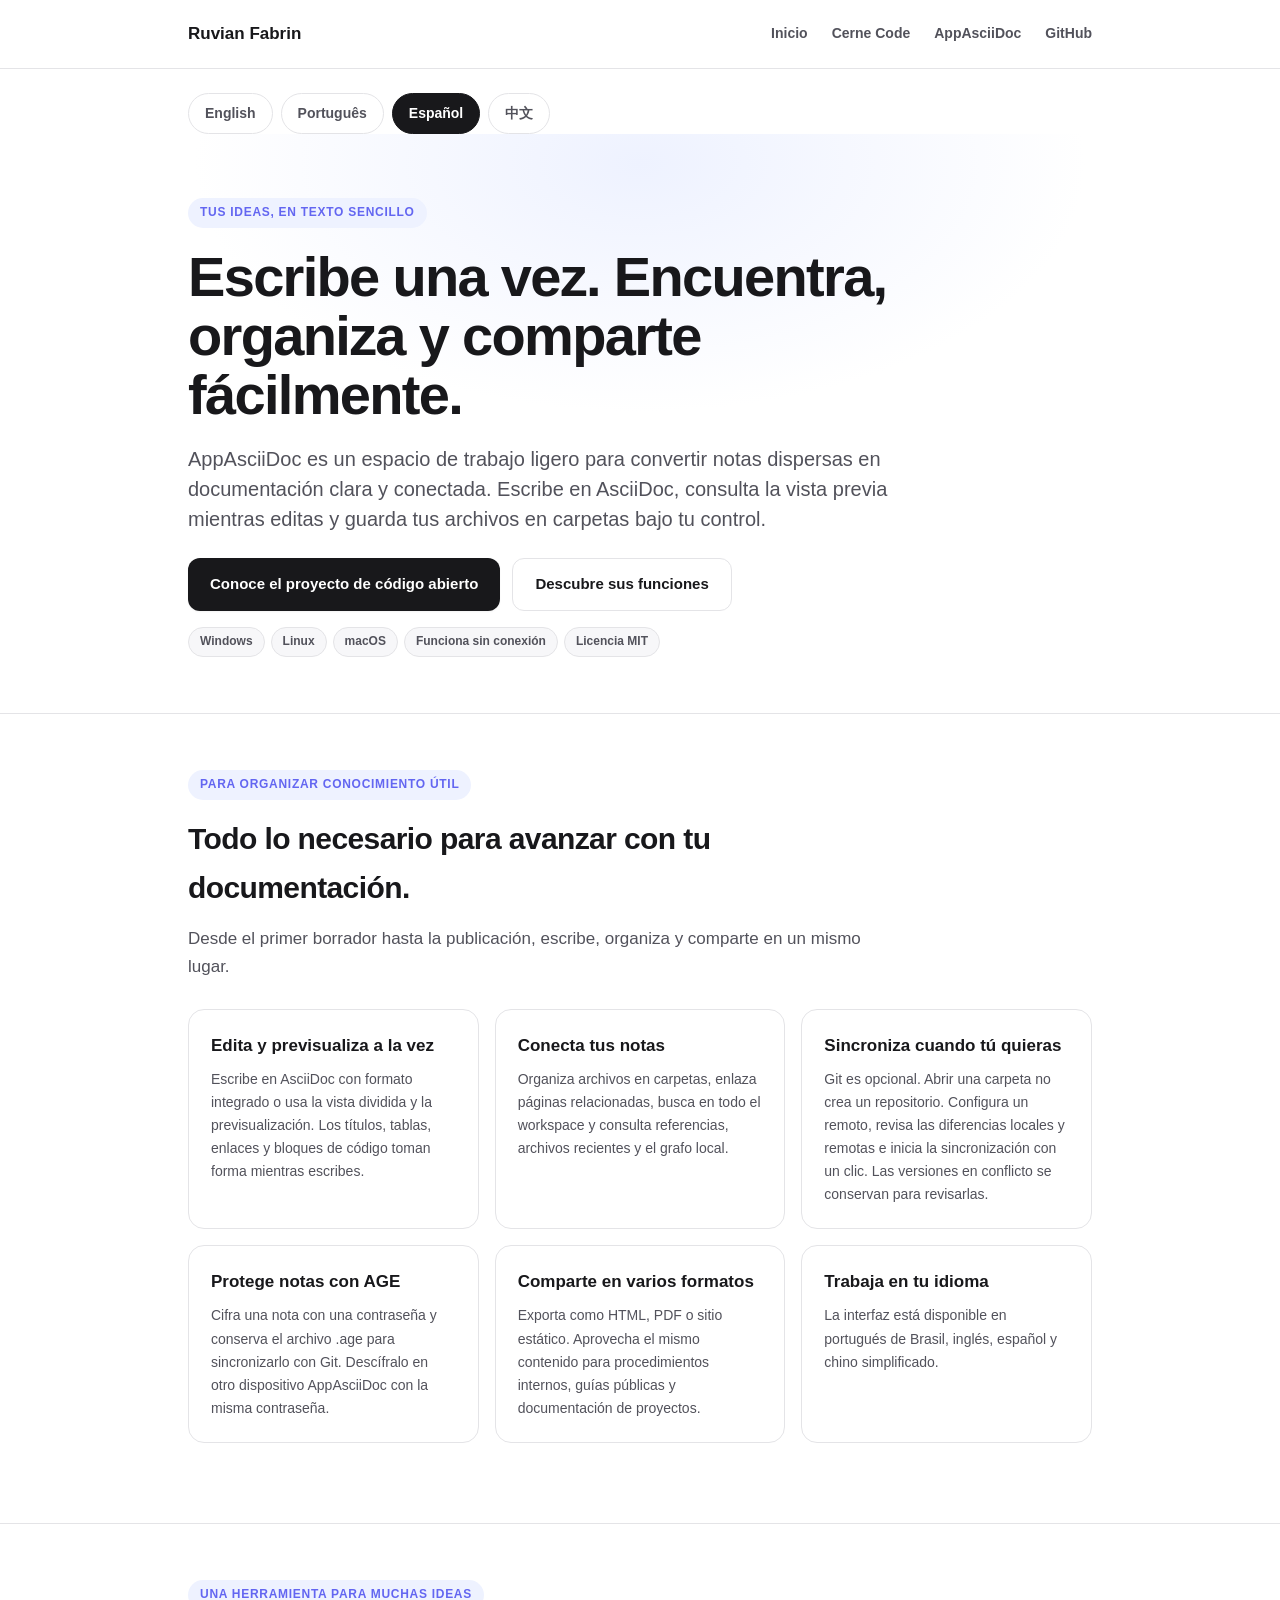
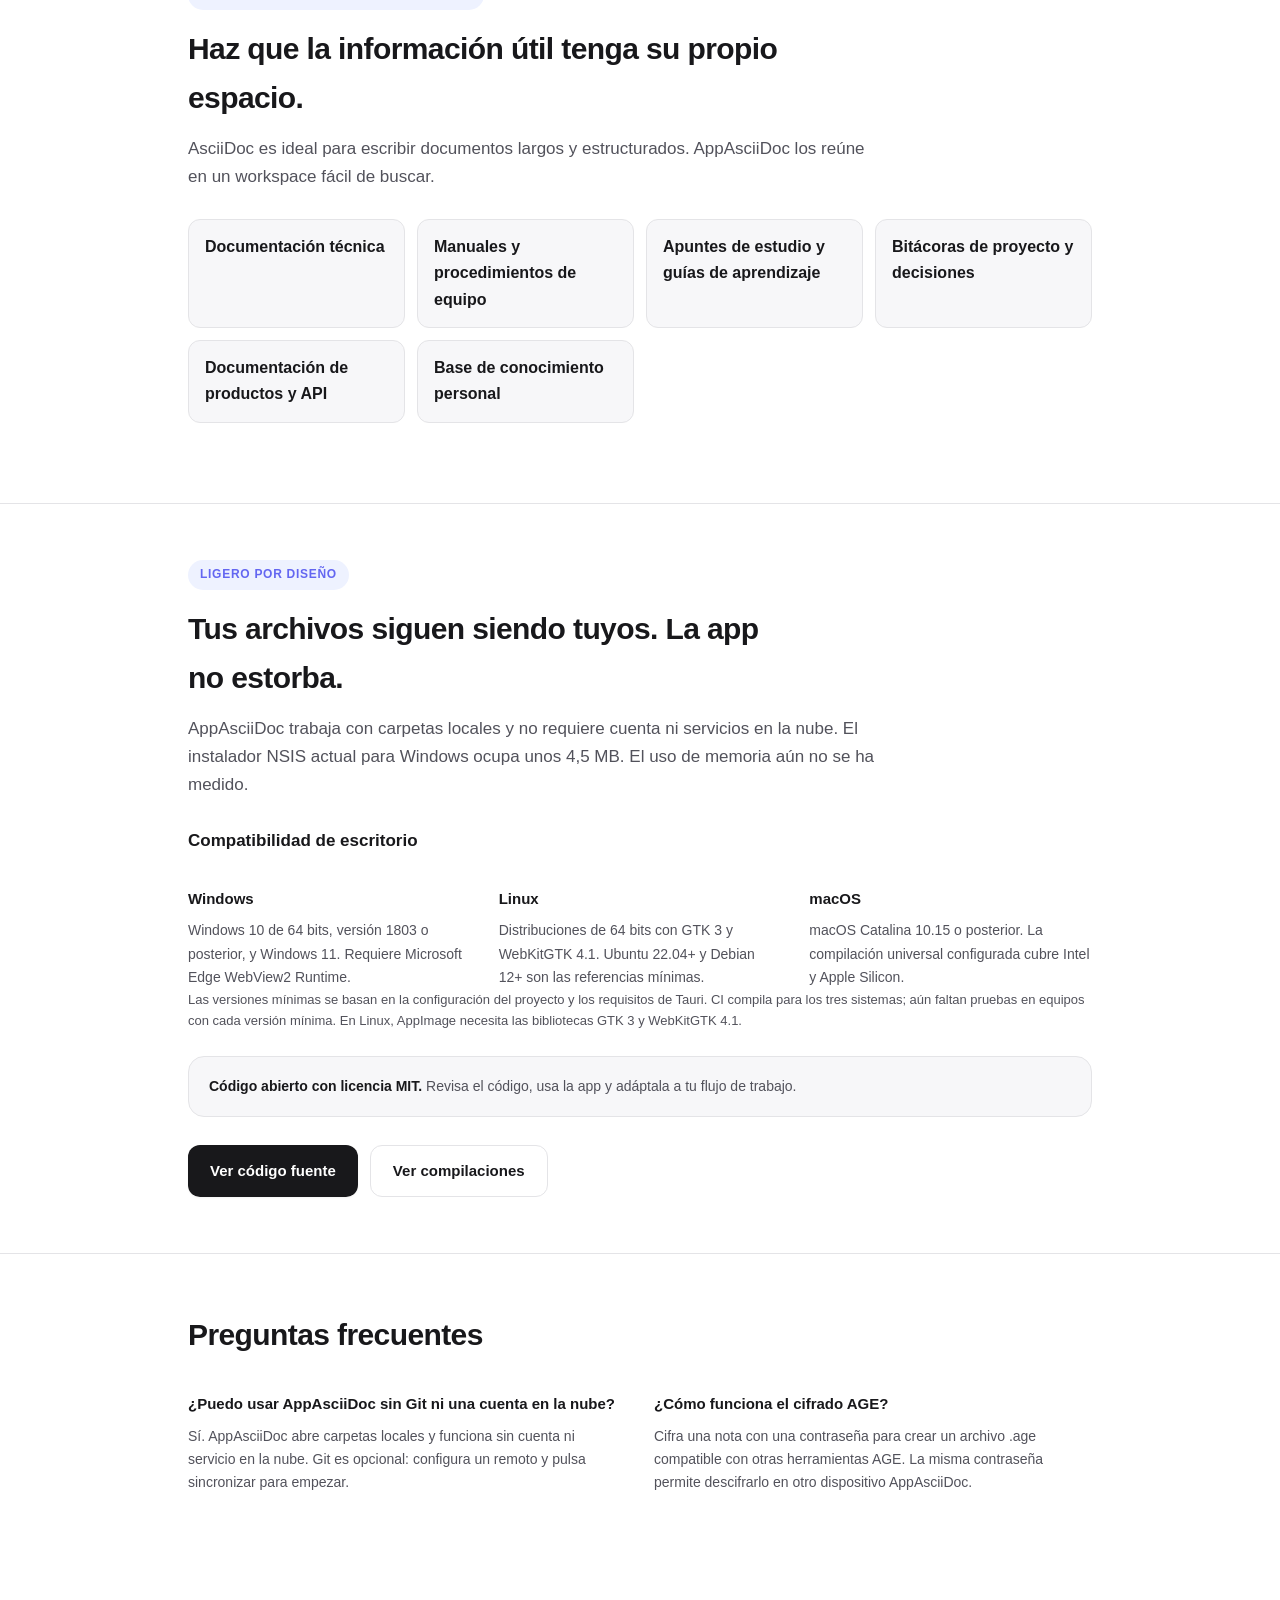
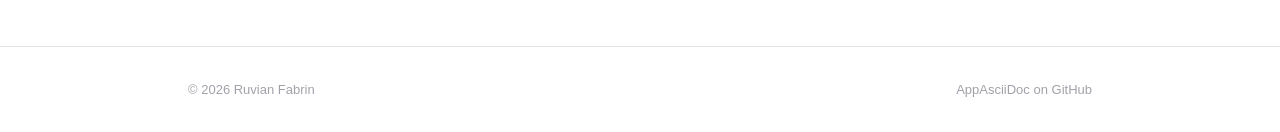
==== appasciidoc.es.html @ 91302897 "feat: improve AppAsciiDoc SEO and localization" ====
<!DOCTYPE html>
<html lang="es">
<head>
  <meta charset="UTF-8" />
  <meta name="viewport" content="width=device-width, initial-scale=1.0" />
  <title>AppAsciiDoc — Editor AsciiDoc ligero para documentación</title>
  <meta name="description" content="Escribe y organiza documentación técnica, manuales, apuntes y conocimiento de proyectos con AppAsciiDoc, una aplicación de escritorio ligera y offline para Windows, Linux y macOS." />
  <meta name="author" content="Ruvian Fabrin" />
  <meta name="robots" content="index, follow" />
  <link rel="canonical" href="https://ruvianfabrin.github.io/appasciidoc.es.html" />
  <link rel="alternate" hreflang="en" href="https://ruvianfabrin.github.io/appasciidoc.html" />
  <link rel="alternate" hreflang="pt-BR" href="https://ruvianfabrin.github.io/appasciidoc.pt-BR.html" />
  <link rel="alternate" hreflang="es" href="https://ruvianfabrin.github.io/appasciidoc.es.html" />
  <link rel="alternate" hreflang="zh-Hans" href="https://ruvianfabrin.github.io/appasciidoc.zh.html" />
  <link rel="alternate" hreflang="x-default" href="https://ruvianfabrin.github.io/appasciidoc.html" />
  <meta property="og:title" content="AppAsciiDoc — Editor AsciiDoc ligero para documentación" />
  <meta property="og:description" content="Escribe y organiza documentación técnica, manuales, apuntes y conocimiento de proyectos con AppAsciiDoc, una aplicación de escritorio ligera y offline para Windows, Linux y macOS." />
  <meta property="og:url" content="https://ruvianfabrin.github.io/appasciidoc.es.html" />
  <meta property="og:type" content="website" />
  <meta property="og:locale" content="es_ES" />
  <meta name="twitter:card" content="summary" />
  <meta name="twitter:title" content="AppAsciiDoc — Editor AsciiDoc ligero para documentación" />
  <meta name="twitter:description" content="Escribe y organiza documentación técnica, manuales, apuntes y conocimiento de proyectos con AppAsciiDoc, una aplicación de escritorio ligera y offline para Windows, Linux y macOS." />
  <script type="application/ld+json">
  {
    "@context": "https://schema.org",
    "@type": "SoftwareApplication",
    "@id": "https://github.com/RuvianFabrin/appasciidoc#app",
    "name": "AppAsciiDoc",
    "applicationCategory": "DeveloperApplication",
    "operatingSystem": "Windows 10 version 1803 or later, Linux, macOS 10.15 or later",
    "description": "Espacio de escritorio ligero y offline para escribir y organizar documentación AsciiDoc, con sincronización Git opcional y cifrado AGE mediante contraseña.",
    "inLanguage": ["en", "pt-BR", "es", "zh-Hans"],
    "author": {"@type": "Person", "name": "Ruvian Fabrin", "url": "https://ruvianfabrin.github.io/"},
    "offers": {"@type": "Offer", "price": "0", "priceCurrency": "USD"},
    "license": "https://opensource.org/licenses/MIT",
    "url": "https://ruvianfabrin.github.io/appasciidoc.es.html",
    "codeRepository": "https://github.com/RuvianFabrin/appasciidoc"
  }
  </script>
  <link rel="stylesheet" href="assets/style.css" />
  <style>
    .lang-bar { display:flex; gap:8px; margin:24px auto 0; flex-wrap:wrap; }
    .lang-btn { background:transparent; border:1px solid var(--border); border-radius:999px; padding:8px 16px; font-size:14px; font-weight:600; color:var(--text-muted); text-decoration:none; }
    .lang-btn:hover,.lang-btn.active { background:var(--text); color:#fff; border-color:var(--text); }
    .product-hero { padding-top:64px; } .product-hero .lede { max-width:700px; } .product-hero .btn-row { margin-top:24px; }
    .section-intro { max-width:700px; margin-bottom:28px; } .section-intro p { font-size:17px; }
    .feature-card { border:1px solid var(--border); border-radius:var(--radius); padding:22px; background:var(--bg); } .feature-card h3 { margin:0 0 8px; } .feature-card p { font-size:14px; margin:0; }
    .use-list { display:grid; grid-template-columns:repeat(auto-fit,minmax(210px,1fr)); gap:12px; padding:0; list-style:none; margin:24px 0; } .use-list li { padding:14px 16px; border:1px solid var(--border); border-radius:12px; background:var(--bg-soft); font-weight:600; } .platform-note { font-size:13px; }
    @media(max-width:640px) { .lang-bar { padding:0 20px; } .lang-btn { flex:1; padding:9px 10px; text-align:center; } .product-hero { padding-top:48px; } }
  </style>
</head>
<body>
  <header class="site-header"><div class="wrap"><a class="brand" href="index.html">Ruvian Fabrin</a><nav class="site-nav" aria-label="Navegación principal"><a href="index.html">Inicio</a><a href="cerne-code.html">Cerne Code</a><a href="appasciidoc.html" aria-current="page">AppAsciiDoc</a><a href="https://github.com/RuvianFabrin" target="_blank" rel="noopener">GitHub</a></nav></div></header>
  <div class="wrap"><nav class="lang-bar" aria-label="Elegir idioma">
    <a class="lang-btn" href="appasciidoc.html" lang="en">English</a>
    <a class="lang-btn" href="appasciidoc.pt-BR.html" lang="pt-BR">Português</a>
    <a class="lang-btn active" href="appasciidoc.es.html" lang="es" aria-current="page">Español</a>
    <a class="lang-btn" href="appasciidoc.zh.html" lang="zh-Hans">中文</a>
  </nav></div>
  <main>
    <div class="lang-section active" id="lang-es" lang="es">
      <section class="hero product-hero"><div class="wrap">
        <span class="eyebrow">Tus ideas, en texto sencillo</span><h1>Escribe una vez. Encuentra, organiza y comparte fácilmente.</h1>
        <p class="lede">AppAsciiDoc es un espacio de trabajo ligero para convertir notas dispersas en documentación clara y conectada. Escribe en AsciiDoc, consulta la vista previa mientras editas y guarda tus archivos en carpetas bajo tu control.</p>
        <div class="btn-row"><a class="btn btn-primary" href="https://github.com/RuvianFabrin/appasciidoc" target="_blank" rel="noopener">Conoce el proyecto de código abierto</a><a class="btn btn-secondary" href="#features-es">Descubre sus funciones</a></div>
        <div class="tag-row"><span class="tag">Windows</span><span class="tag">Linux</span><span class="tag">macOS</span><span class="tag">Funciona sin conexión</span><span class="tag">Licencia MIT</span></div>
      </div></section>
      <section class="feature-section" id="features-es"><div class="wrap">
        <div class="section-intro"><span class="eyebrow">Para organizar conocimiento útil</span><h2>Todo lo necesario para avanzar con tu documentación.</h2><p>Desde el primer borrador hasta la publicación, escribe, organiza y comparte en un mismo lugar.</p></div>
        <div class="card-grid">
          <article class="feature-card"><h3>Edita y previsualiza a la vez</h3><p>Escribe en AsciiDoc con formato integrado o usa la vista dividida y la previsualización. Los títulos, tablas, enlaces y bloques de código toman forma mientras escribes.</p></article>
          <article class="feature-card"><h3>Conecta tus notas</h3><p>Organiza archivos en carpetas, enlaza páginas relacionadas, busca en todo el workspace y consulta referencias, archivos recientes y el grafo local.</p></article>
          <article class="feature-card"><h3>Sincroniza cuando tú quieras</h3><p>Git es opcional. Abrir una carpeta no crea un repositorio. Configura un remoto, revisa las diferencias locales y remotas e inicia la sincronización con un clic. Las versiones en conflicto se conservan para revisarlas.</p></article>
          <article class="feature-card"><h3>Protege notas con AGE</h3><p>Cifra una nota con una contraseña y conserva el archivo .age para sincronizarlo con Git. Descífralo en otro dispositivo AppAsciiDoc con la misma contraseña.</p></article>
          <article class="feature-card"><h3>Comparte en varios formatos</h3><p>Exporta como HTML, PDF o sitio estático. Aprovecha el mismo contenido para procedimientos internos, guías públicas y documentación de proyectos.</p></article>
          <article class="feature-card"><h3>Trabaja en tu idioma</h3><p>La interfaz está disponible en portugués de Brasil, inglés, español y chino simplificado.</p></article>
        </div>
      </div></section>
      <section class="feature-section"><div class="wrap"><div class="section-intro"><span class="eyebrow">Una herramienta para muchas ideas</span><h2>Haz que la información útil tenga su propio espacio.</h2><p>AsciiDoc es ideal para escribir documentos largos y estructurados. AppAsciiDoc los reúne en un workspace fácil de buscar.</p></div><ul class="use-list"><li>Documentación técnica</li><li>Manuales y procedimientos de equipo</li><li>Apuntes de estudio y guías de aprendizaje</li><li>Bitácoras de proyecto y decisiones</li><li>Documentación de productos y API</li><li>Base de conocimiento personal</li></ul></div></section>
      <section class="feature-section"><div class="wrap"><div class="section-intro"><span class="eyebrow">Ligero por diseño</span><h2>Tus archivos siguen siendo tuyos. La app no estorba.</h2><p>AppAsciiDoc trabaja con carpetas locales y no requiere cuenta ni servicios en la nube. El instalador NSIS actual para Windows ocupa unos 4,5 MB. El uso de memoria aún no se ha medido.</p></div><h3>Compatibilidad de escritorio</h3><div class="mini-grid"><div><h3>Windows</h3><p>Windows 10 de 64 bits, versión 1803 o posterior, y Windows 11. Requiere Microsoft Edge WebView2 Runtime.</p></div><div><h3>Linux</h3><p>Distribuciones de 64 bits con GTK 3 y WebKitGTK 4.1. Ubuntu 22.04+ y Debian 12+ son las referencias mínimas.</p></div><div><h3>macOS</h3><p>macOS Catalina 10.15 o posterior. La compilación universal configurada cubre Intel y Apple Silicon.</p></div></div><p class="platform-note">Las versiones mínimas se basan en la configuración del proyecto y los requisitos de Tauri. CI compila para los tres sistemas; aún faltan pruebas en equipos con cada versión mínima. En Linux, AppImage necesita las bibliotecas GTK 3 y WebKitGTK 4.1.</p><div class="callout"><strong>Código abierto con licencia MIT.</strong> Revisa el código, usa la app y adáptala a tu flujo de trabajo.</div><div class="btn-row"><a class="btn btn-primary" href="https://github.com/RuvianFabrin/appasciidoc" target="_blank" rel="noopener">Ver código fuente</a><a class="btn btn-secondary" href="https://github.com/RuvianFabrin/appasciidoc/actions" target="_blank" rel="noopener">Ver compilaciones</a></div></div></section>
    </div>
    <section class="feature-section" aria-labelledby="faq-title"><div class="wrap"><div class="section-intro"><h2 id="faq-title">Preguntas frecuentes</h2></div><div class="mini-grid"><div><h3>¿Puedo usar AppAsciiDoc sin Git ni una cuenta en la nube?</h3><p>Sí. AppAsciiDoc abre carpetas locales y funciona sin cuenta ni servicio en la nube. Git es opcional: configura un remoto y pulsa sincronizar para empezar.</p></div><div><h3>¿Cómo funciona el cifrado AGE?</h3><p>Cifra una nota con una contraseña para crear un archivo .age compatible con otras herramientas AGE. La misma contraseña permite descifrarlo en otro dispositivo AppAsciiDoc.</p></div></div></div></section>
  </main>
  <footer class="site-footer"><div class="wrap"><span>© 2026 Ruvian Fabrin</span><span><a href="https://github.com/RuvianFabrin/appasciidoc" target="_blank" rel="noopener">AppAsciiDoc on GitHub</a></span></div></footer>
</body>
</html>
---- assets/style.css ----
:root {
  --bg: #ffffff;
  --bg-soft: #f7f7f9;
  --text: #18181b;
  --text-muted: #52525b;
  --text-faint: #a1a1aa;
  --border: #e4e4e7;
  --accent: #6366f1;
  --accent-soft: #eef2ff;
  --accent-dark: #4338ca;
  --radius: 16px;
  --max-width: 960px;
  --ease: cubic-bezier(0.2, 0.7, 0.2, 1);
  font-family: -apple-system, BlinkMacSystemFont, "Segoe UI", Roboto, "Helvetica Neue", Arial, sans-serif;
}

* {
  box-sizing: border-box;
}

body {
  margin: 0;
  background: var(--bg);
  color: var(--text);
  line-height: 1.65;
  -webkit-font-smoothing: antialiased;
}

a {
  color: var(--accent);
  text-decoration: none;
  transition: color 0.15s var(--ease);
}

a:hover {
  color: var(--accent-dark);
}

.wrap {
  max-width: var(--max-width);
  margin: 0 auto;
  padding: 0 28px;
}

header.site-header {
  border-bottom: 1px solid var(--border);
  padding: 20px 0;
  position: sticky;
  top: 0;
  background: rgba(255, 255, 255, 0.85);
  backdrop-filter: blur(10px);
  z-index: 10;
}

header.site-header .wrap {
  display: flex;
  align-items: center;
  justify-content: space-between;
}

.brand {
  font-weight: 700;
  font-size: 17px;
  color: var(--text);
}

.brand:hover {
  color: var(--text);
}

nav.site-nav {
  display: flex;
  gap: 24px;
  font-size: 14px;
  font-weight: 600;
}

nav.site-nav a {
  color: var(--text-muted);
}

nav.site-nav a:hover {
  color: var(--text);
}

main {
  padding-bottom: 96px;
}

/* Glow suave atrás do hero — mesma linguagem visual de páginas de produto de
   IA (LM Studio, Ollama, etc.): um gradiente radial discreto na cor de
   destaque, só pra tirar o "chapado" do fundo branco puro sem virar tema
   escuro. */
.hero {
  padding: 88px 0 56px;
  position: relative;
  overflow: hidden;
}

.hero::before {
  content: "";
  position: absolute;
  top: -220px;
  left: 50%;
  transform: translateX(-50%);
  width: 900px;
  height: 500px;
  background: radial-gradient(ellipse at center, var(--accent-soft) 0%, rgba(238, 242, 255, 0) 70%);
  z-index: -1;
  pointer-events: none;
}

.eyebrow {
  display: inline-block;
  font-size: 12px;
  font-weight: 700;
  letter-spacing: 0.06em;
  text-transform: uppercase;
  color: var(--accent);
  background: var(--accent-soft);
  padding: 5px 12px;
  border-radius: 999px;
  margin-bottom: 20px;
}

h1 {
  font-size: 56px;
  line-height: 1.05;
  margin: 0 0 20px;
  letter-spacing: -0.03em;
  font-weight: 700;
  max-width: 780px;
}

h2 {
  font-size: 30px;
  margin: 0 0 12px;
  letter-spacing: -0.02em;
  font-weight: 700;
}

h3 {
  font-size: 17px;
  margin: 20px 0 8px;
  font-weight: 700;
}

p {
  color: var(--text-muted);
  margin: 0 0 14px;
}

.lede {
  font-size: 20px;
  line-height: 1.5;
  color: var(--text-muted);
  max-width: 620px;
}

.btn {
  display: inline-flex;
  align-items: center;
  gap: 8px;
  border-radius: 12px;
  padding: 13px 22px;
  font-size: 15px;
  font-weight: 600;
  cursor: pointer;
  transition: transform 0.18s var(--ease), box-shadow 0.18s var(--ease), background 0.15s var(--ease);
}

.btn:hover {
  transform: translateY(-2px);
}

.btn-primary {
  background: var(--text);
  color: #ffffff;
  box-shadow: 0 1px 2px rgba(0, 0, 0, 0.05);
}

.btn-primary:hover {
  background: #000000;
  color: #ffffff;
  box-shadow: 0 10px 24px rgba(0, 0, 0, 0.18);
}

.btn-secondary {
  background: #ffffff;
  color: var(--text);
  border: 1px solid var(--border);
}

.btn-secondary:hover {
  background: var(--bg-soft);
  border-color: #d4d4d8;
  color: var(--text);
  box-shadow: 0 6px 16px rgba(24, 24, 27, 0.08);
}

.btn-row {
  display: flex;
  gap: 12px;
  margin-top: 28px;
  flex-wrap: wrap;
}

/* Placeholder de screenshot — vira a imagem real automaticamente assim que
   um arquivo existir no caminho referenciado em background-image, sem
   precisar editar o HTML. Até lá, mostra só a cor de fundo + legenda. */
.shot {
  aspect-ratio: 16 / 10;
  background-color: #111827;
  background-size: cover;
  background-position: center;
  border-radius: var(--radius);
  border: 1px solid var(--border);
  display: flex;
  align-items: flex-end;
  padding: 16px;
  margin: 32px 0;
  box-shadow: 0 24px 60px -20px rgba(24, 24, 27, 0.25);
  transition: transform 0.3s var(--ease), box-shadow 0.3s var(--ease);
}

.shot:hover {
  transform: translateY(-4px);
  box-shadow: 0 32px 70px -18px rgba(24, 24, 27, 0.3);
}

.shot-sm {
  aspect-ratio: 16 / 10;
}

.shot-label {
  background: rgba(0, 0, 0, 0.65);
  color: #ffffff;
  font-size: 12px;
  font-weight: 600;
  padding: 6px 11px;
  border-radius: 7px;
}

/* Seções de funcionalidade "estilo LM Studio": um título curto e direto +
   um parágrafo, empilhados com bastante respiro vertical, em vez de uma
   grade densa de cards — mais fácil de ler em blocos grandes. */
.feature-section {
  padding: 56px 0;
  border-top: 1px solid var(--border);
}

.feature-section .eyebrow {
  margin-bottom: 14px;
}

.feature-section h2 {
  max-width: 600px;
}

.feature-section .lede {
  font-size: 17px;
  max-width: 640px;
}

.mini-grid {
  display: grid;
  grid-template-columns: repeat(auto-fit, minmax(220px, 1fr));
  gap: 28px;
  margin-top: 32px;
}

.mini-grid h3 {
  margin-top: 0;
  font-size: 15px;
}

.mini-grid p {
  font-size: 14px;
  margin: 0;
}

.card-grid {
  display: grid;
  grid-template-columns: repeat(auto-fit, minmax(240px, 1fr));
  gap: 16px;
  margin: 24px 0;
}

.card {
  border: 1px solid var(--border);
  border-radius: var(--radius);
  padding: 20px;
  background: var(--bg);
  transition: transform 0.2s var(--ease), box-shadow 0.2s var(--ease), border-color 0.2s var(--ease);
}

.card:hover {
  transform: translateY(-3px);
  box-shadow: 0 16px 32px -12px rgba(24, 24, 27, 0.14);
  border-color: #d4d4d8;
}

.card h3 {
  margin-top: 0;
  display: flex;
  align-items: center;
  gap: 8px;
}

.card p {
  margin: 0;
  font-size: 14px;
}

.shot-grid {
  display: grid;
  grid-template-columns: repeat(auto-fit, minmax(220px, 1fr));
  gap: 18px;
  margin: 28px 0;
}

.shot-grid .shot {
  margin: 0;
}

.project-card {
  display: block;
  border: 1px solid var(--border);
  border-radius: var(--radius);
  padding: 28px;
  margin: 28px 0;
  transition: transform 0.2s var(--ease), box-shadow 0.2s var(--ease), border-color 0.2s var(--ease);
}

.project-card:hover {
  border-color: var(--accent);
  transform: translateY(-3px);
  box-shadow: 0 20px 40px -16px rgba(99, 102, 241, 0.25);
}

.project-card .eyebrow {
  margin-bottom: 12px;
}

.project-card h2 {
  margin: 0 0 10px;
  color: var(--text);
}

.project-card p {
  margin: 0;
}

.tag-row {
  display: flex;
  gap: 6px;
  flex-wrap: wrap;
  margin-top: 16px;
}

.tag {
  font-size: 12px;
  font-weight: 600;
  color: var(--text-muted);
  background: var(--bg-soft);
  border: 1px solid var(--border);
  border-radius: 999px;
  padding: 4px 11px;
}

.post-list {
  list-style: none;
  padding: 0;
  margin: 24px 0;
}

.post-list li {
  padding: 16px 0;
  border-bottom: 1px solid var(--border);
}

.post-list li:last-child {
  border-bottom: none;
}

.post-date {
  font-size: 13px;
  color: var(--text-faint);
  font-weight: 600;
}

.post-title {
  font-size: 16px;
  font-weight: 700;
  color: var(--text);
  display: block;
  margin-top: 2px;
}

.callout {
  background: var(--bg-soft);
  border: 1px solid var(--border);
  border-radius: var(--radius);
  padding: 18px 20px;
  margin: 24px 0;
  font-size: 14px;
  color: var(--text-muted);
}

.callout strong {
  color: var(--text);
}

footer.site-footer {
  border-top: 1px solid var(--border);
  padding: 32px 0;
  font-size: 13px;
  color: var(--text-faint);
}

footer.site-footer .wrap {
  display: flex;
  align-items: center;
  justify-content: space-between;
  flex-wrap: wrap;
  gap: 8px;
}

footer.site-footer a {
  color: var(--text-faint);
}

footer.site-footer a:hover {
  color: var(--text);
}

code {
  font-family: ui-monospace, SFMono-Regular, Menlo, Consolas, monospace;
  background: var(--bg-soft);
  border-radius: 5px;
  padding: 1px 6px;
  font-size: 0.9em;
  color: var(--text);
}

@media (max-width: 640px) {
  h1 {
    font-size: 38px;
  }

  .hero {
    padding: 56px 0 40px;
  }

  .feature-section {
    padding: 40px 0;
  }
}
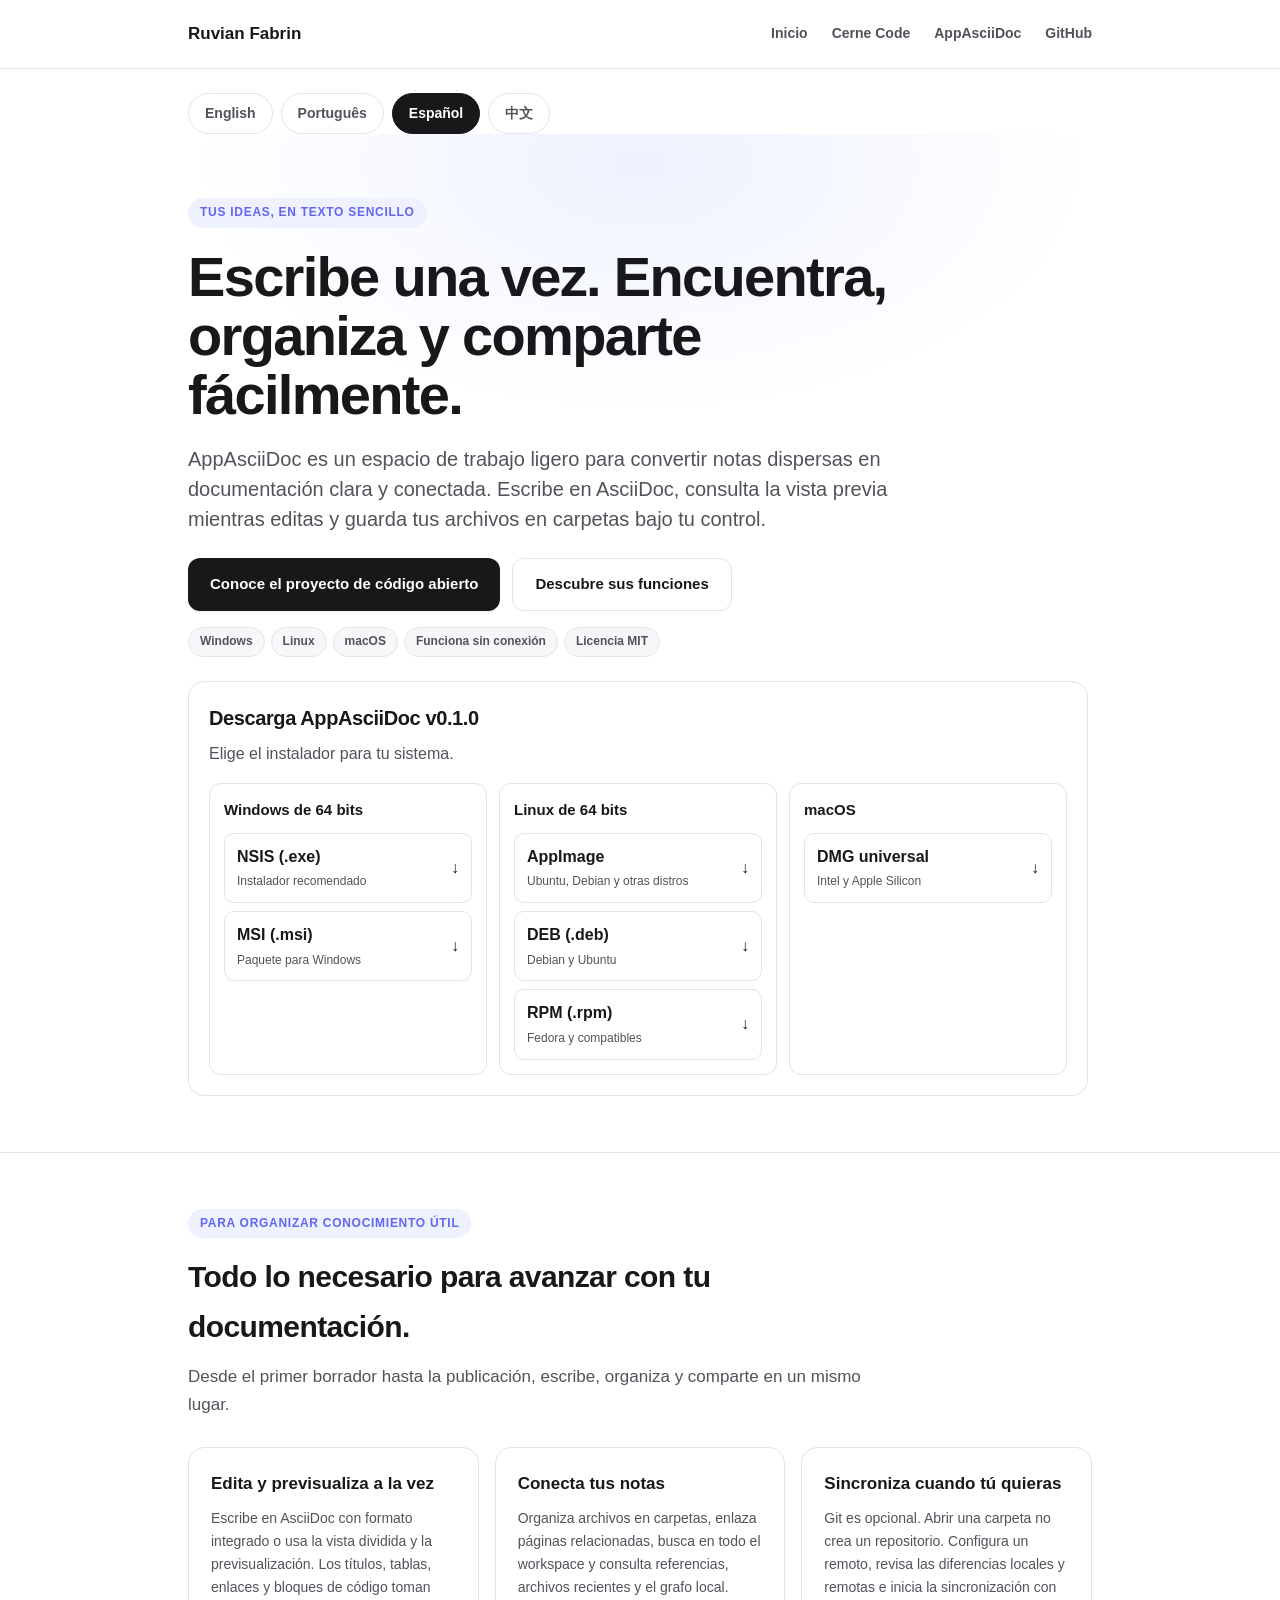
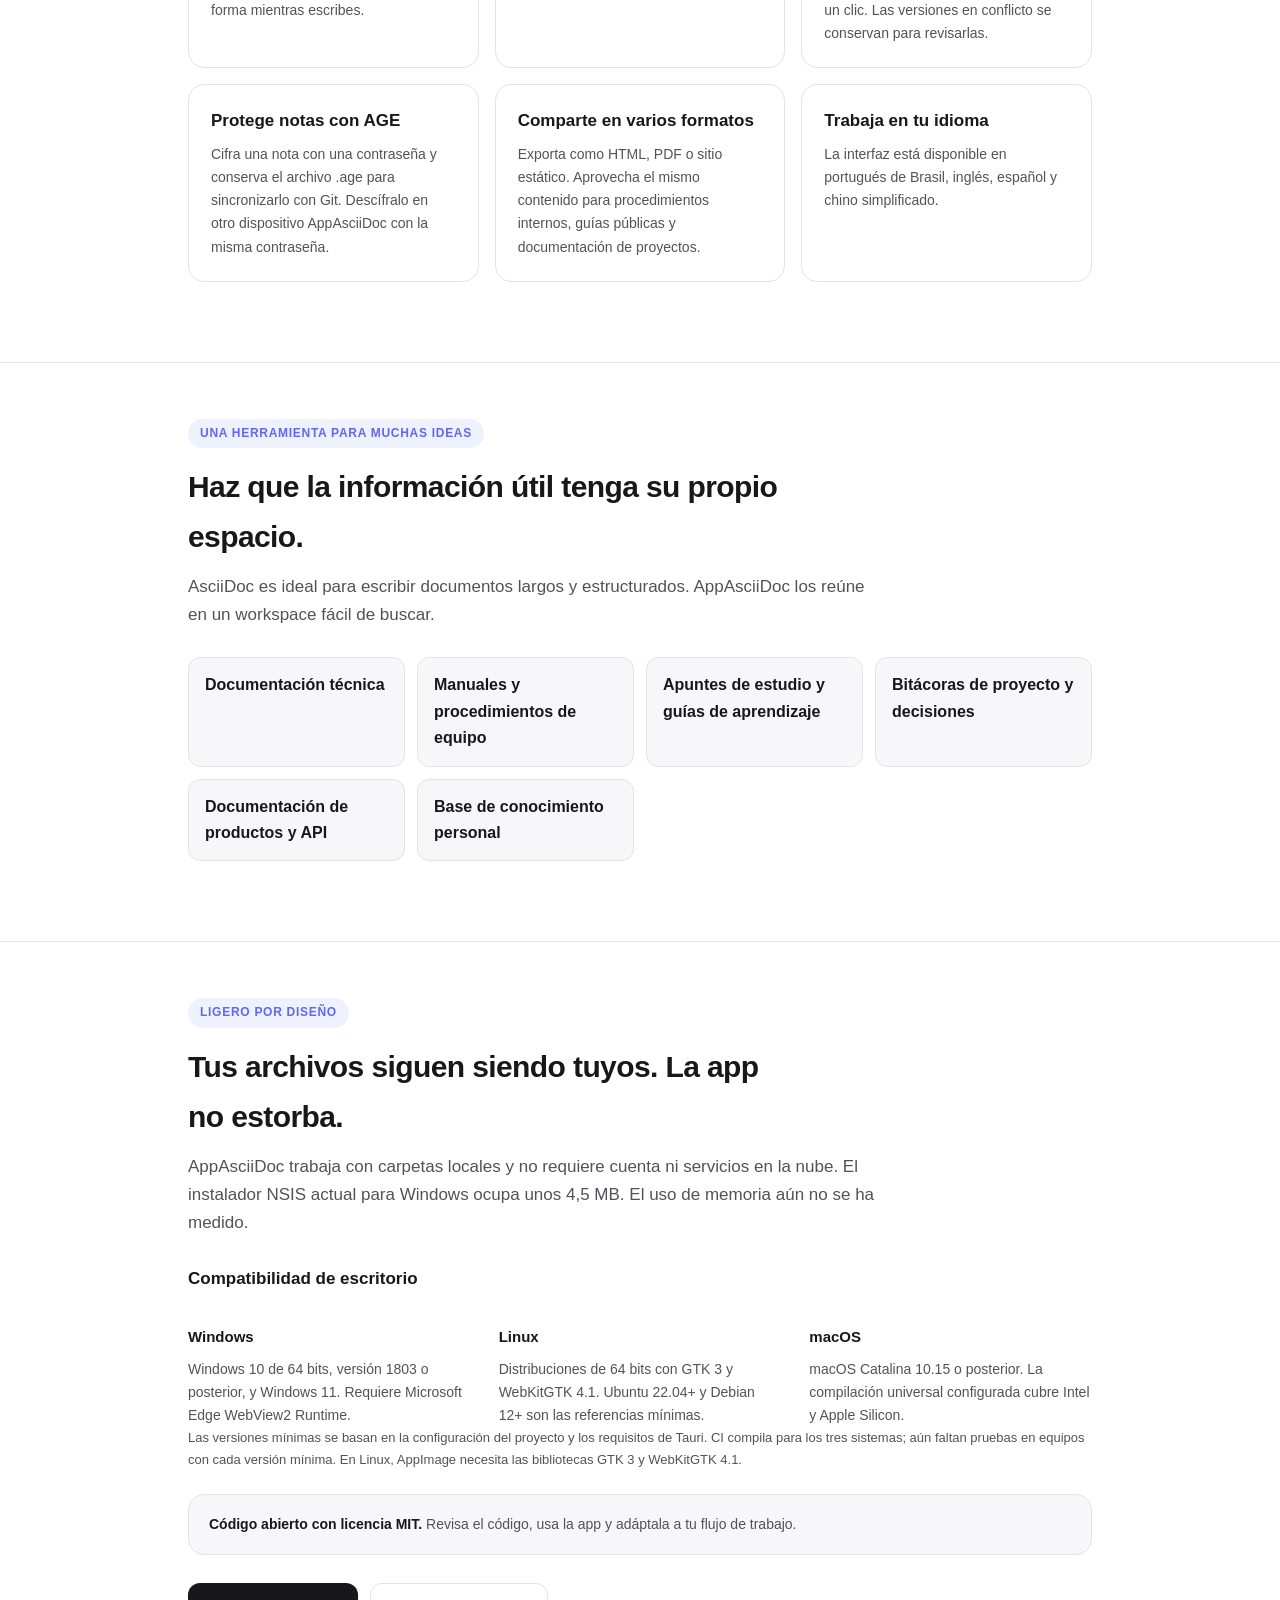
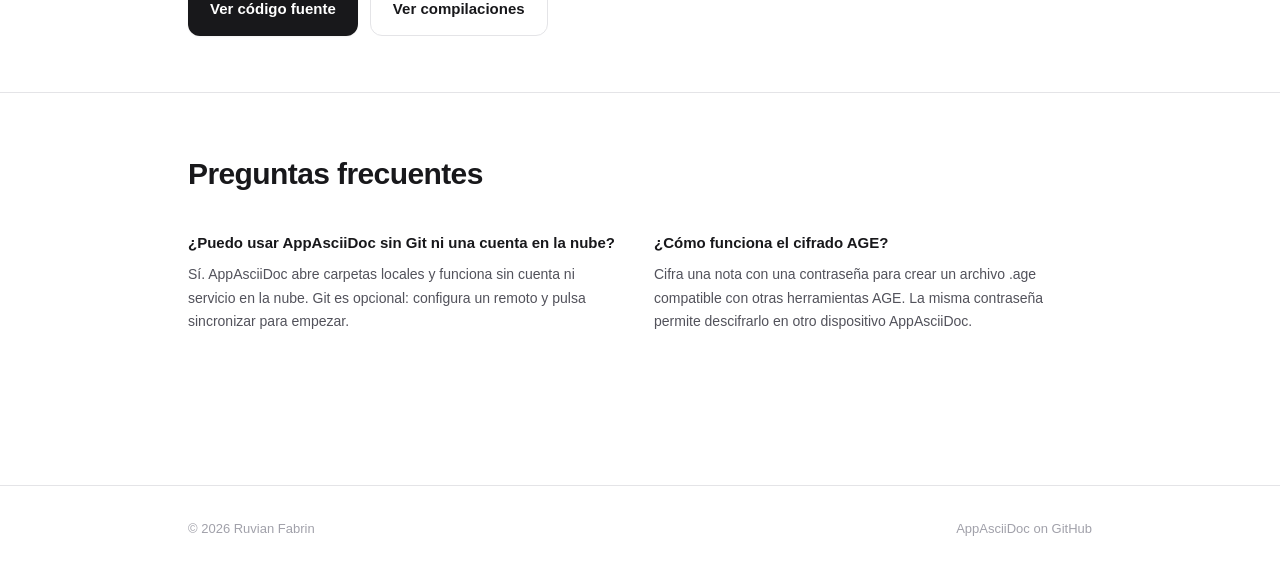
==== commit 666e565d: "Add localized installer download buttons" ====
--- a/appasciidoc.es.html
+++ b/appasciidoc.es.html
@@ -65,6 +65,23 @@
         <p class="lede">AppAsciiDoc es un espacio de trabajo ligero para convertir notas dispersas en documentación clara y conectada. Escribe en AsciiDoc, consulta la vista previa mientras editas y guarda tus archivos en carpetas bajo tu control.</p>
         <div class="btn-row"><a class="btn btn-primary" href="https://github.com/RuvianFabrin/appasciidoc" target="_blank" rel="noopener">Conoce el proyecto de código abierto</a><a class="btn btn-secondary" href="#features-es">Descubre sus funciones</a></div>
         <div class="tag-row"><span class="tag">Windows</span><span class="tag">Linux</span><span class="tag">macOS</span><span class="tag">Funciona sin conexión</span><span class="tag">Licencia MIT</span></div>
+        <section class="download-panel" aria-labelledby="download-title-es">
+        <h2 id="download-title-es">Descarga AppAsciiDoc v0.1.0</h2>
+        <p class="download-note">Elige el instalador para tu sistema.</p>
+        <div class="download-grid">
+        <div class="download-group"><h3>Windows de 64 bits</h3>
+        <a class="download-link" href="https://github.com/RuvianFabrin/appasciidoc/releases/download/v0.1.0/AppAsciiDoc_0.1.0_x64-setup.exe" aria-label="NSIS (.exe): Instalador recomendado"><span><strong>NSIS (.exe)</strong><small>Instalador recomendado</small></span><span aria-hidden="true">↓</span></a>
+        <a class="download-link" href="https://github.com/RuvianFabrin/appasciidoc/releases/download/v0.1.0/AppAsciiDoc_0.1.0_x64_en-US.msi" aria-label="MSI (.msi): Paquete para Windows"><span><strong>MSI (.msi)</strong><small>Paquete para Windows</small></span><span aria-hidden="true">↓</span></a>
+        </div>
+        <div class="download-group"><h3>Linux de 64 bits</h3>
+        <a class="download-link" href="https://github.com/RuvianFabrin/appasciidoc/releases/download/v0.1.0/AppAsciiDoc_0.1.0_amd64.AppImage" aria-label="AppImage: Ubuntu, Debian y otras distros"><span><strong>AppImage</strong><small>Ubuntu, Debian y otras distros</small></span><span aria-hidden="true">↓</span></a>
+        <a class="download-link" href="https://github.com/RuvianFabrin/appasciidoc/releases/download/v0.1.0/AppAsciiDoc_0.1.0_amd64.deb" aria-label="DEB (.deb): Debian y Ubuntu"><span><strong>DEB (.deb)</strong><small>Debian y Ubuntu</small></span><span aria-hidden="true">↓</span></a>
+        <a class="download-link" href="https://github.com/RuvianFabrin/appasciidoc/releases/download/v0.1.0/AppAsciiDoc-0.1.0-1.x86_64.rpm" aria-label="RPM (.rpm): Fedora y compatibles"><span><strong>RPM (.rpm)</strong><small>Fedora y compatibles</small></span><span aria-hidden="true">↓</span></a>
+        </div>
+        <div class="download-group"><h3>macOS</h3>
+        <a class="download-link" href="https://github.com/RuvianFabrin/appasciidoc/releases/download/v0.1.0/AppAsciiDoc_0.1.0_universal.dmg" aria-label="DMG universal: Intel y Apple Silicon"><span><strong>DMG universal</strong><small>Intel y Apple Silicon</small></span><span aria-hidden="true">↓</span></a>
+        </div>
+        </div></section>
       </div></section>
       <section class="feature-section" id="features-es"><div class="wrap">
         <div class="section-intro"><span class="eyebrow">Para organizar conocimiento útil</span><h2>Todo lo necesario para avanzar con tu documentación.</h2><p>Desde el primer borrador hasta la publicación, escribe, organiza y comparte en un mismo lugar.</p></div>
--- a/assets/style.css
+++ b/assets/style.css
@@ -205,6 +205,36 @@
   flex-wrap: wrap;
 }
 
+/* Instaladores por sistema: mantém todas as opções visíveis e empilha no celular. */
+.download-panel {
+  margin-top: 24px;
+  max-width: 900px;
+  padding: 20px;
+  border: 1px solid var(--border);
+  border-radius: var(--radius);
+  background: rgba(255, 255, 255, 0.78);
+}
+
+.download-panel h2 { margin: 0 0 6px; font-size: 20px; }
+.download-note { margin: 0 0 16px; color: var(--text-muted); }
+.download-grid { display: grid; grid-template-columns: repeat(3, minmax(0, 1fr)); gap: 12px; }
+.download-group { padding: 14px; border: 1px solid var(--border); border-radius: 12px; background: #fff; }
+.download-group h3 { margin: 0 0 10px; font-size: 15px; }
+.download-link {
+  display: flex;
+  align-items: center;
+  justify-content: space-between;
+  gap: 10px;
+  margin-top: 8px;
+  padding: 10px 12px;
+  border: 1px solid var(--border);
+  border-radius: 10px;
+  color: var(--text);
+  text-decoration: none;
+}
+.download-link:hover { border-color: #a5a5b2; background: var(--bg-soft); }
+.download-link small { display: block; margin-top: 2px; color: var(--text-muted); font-size: 12px; }
+
 /* Placeholder de screenshot — vira a imagem real automaticamente assim que
    um arquivo existir no caminho referenciado em background-image, sem
    precisar editar o HTML. Até lá, mostra só a cor de fundo + legenda. */
@@ -444,6 +474,8 @@
 }
 
 @media (max-width: 640px) {
+  .download-panel { padding: 16px; }
+  .download-grid { grid-template-columns: 1fr; }
   h1 {
     font-size: 38px;
   }
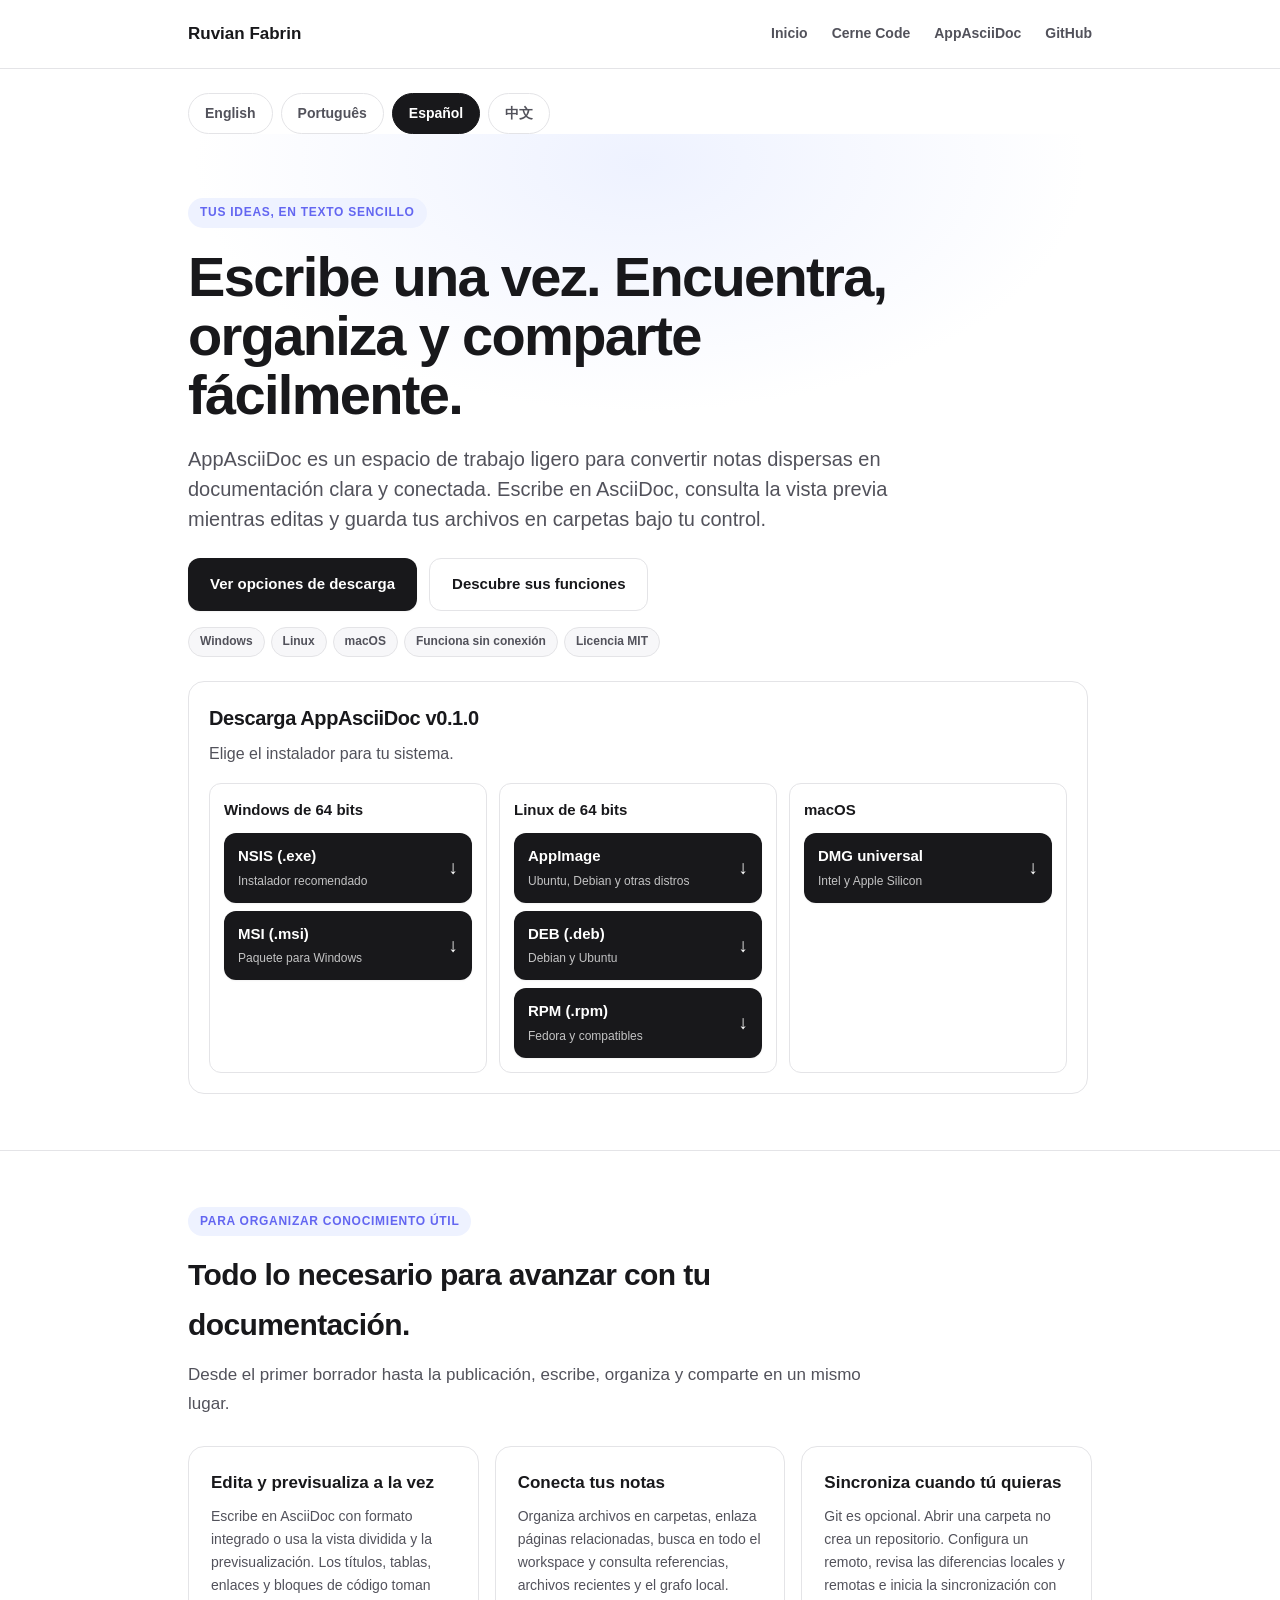
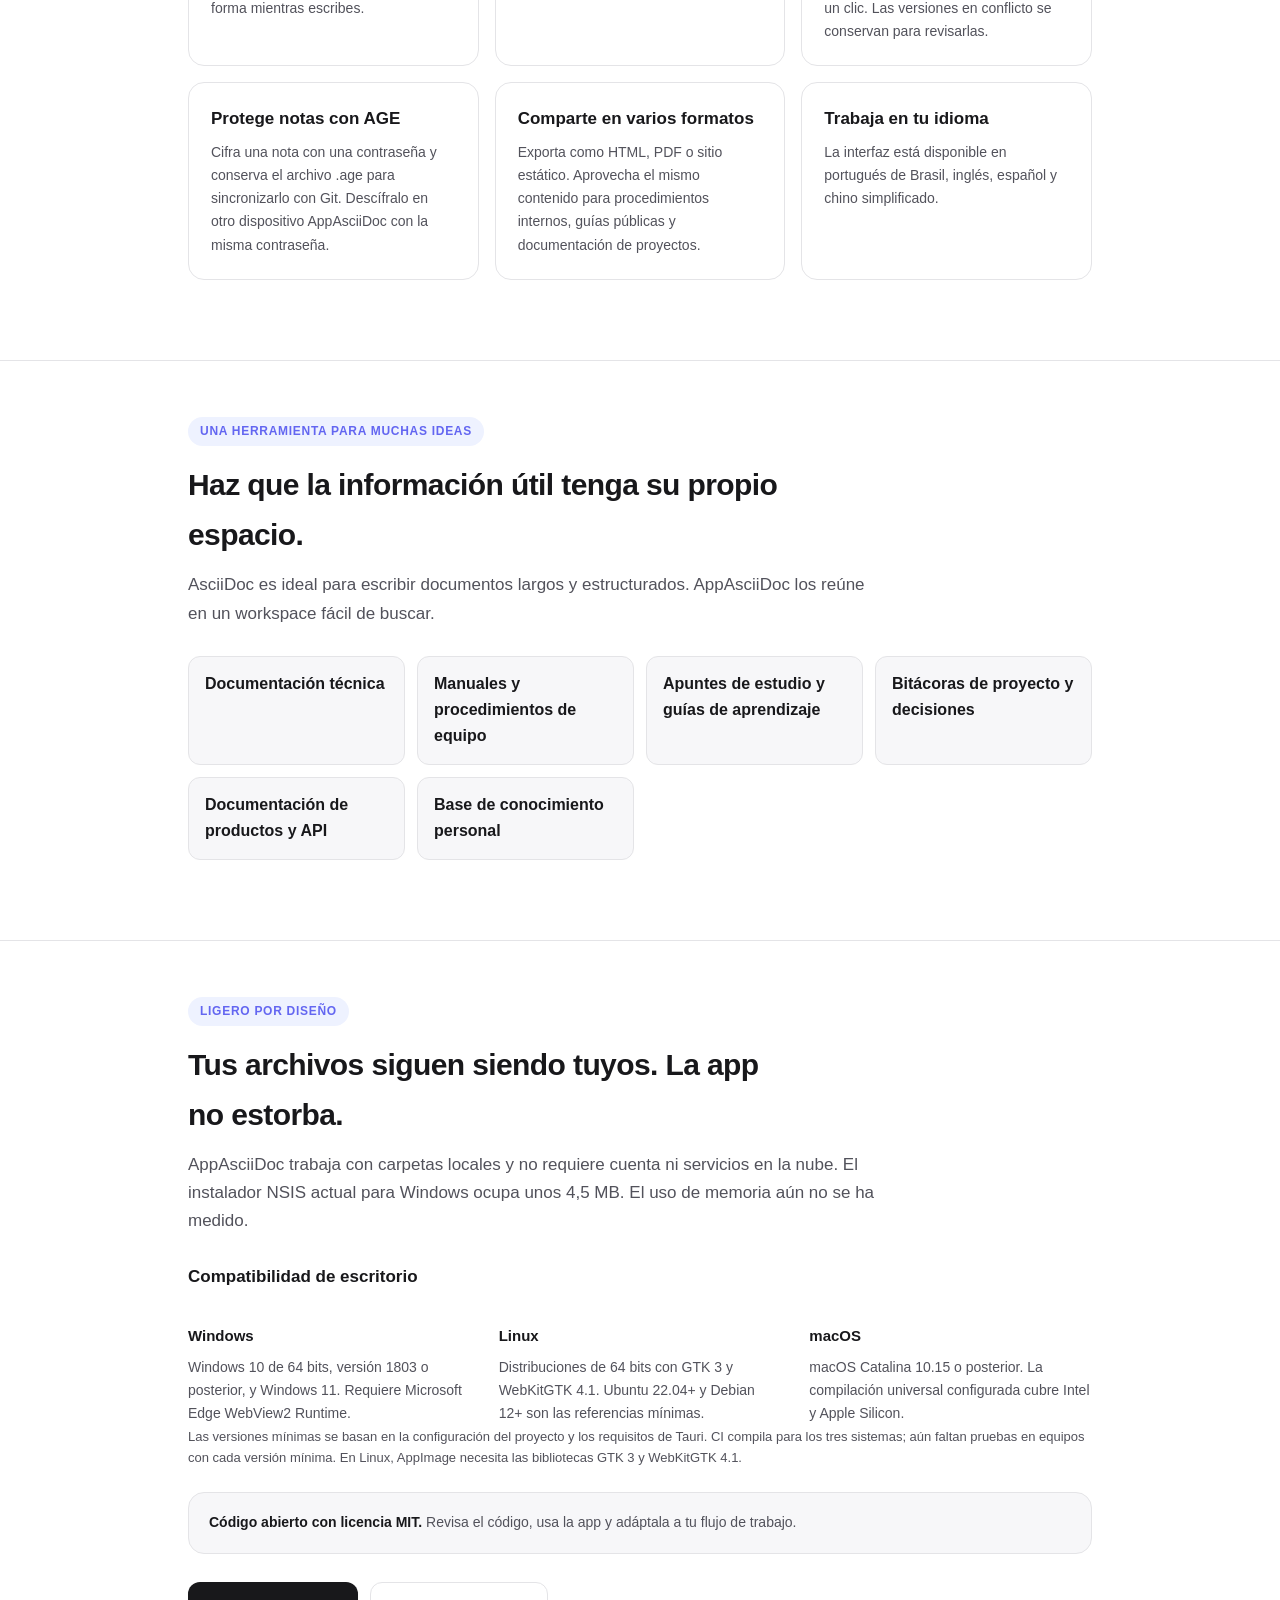
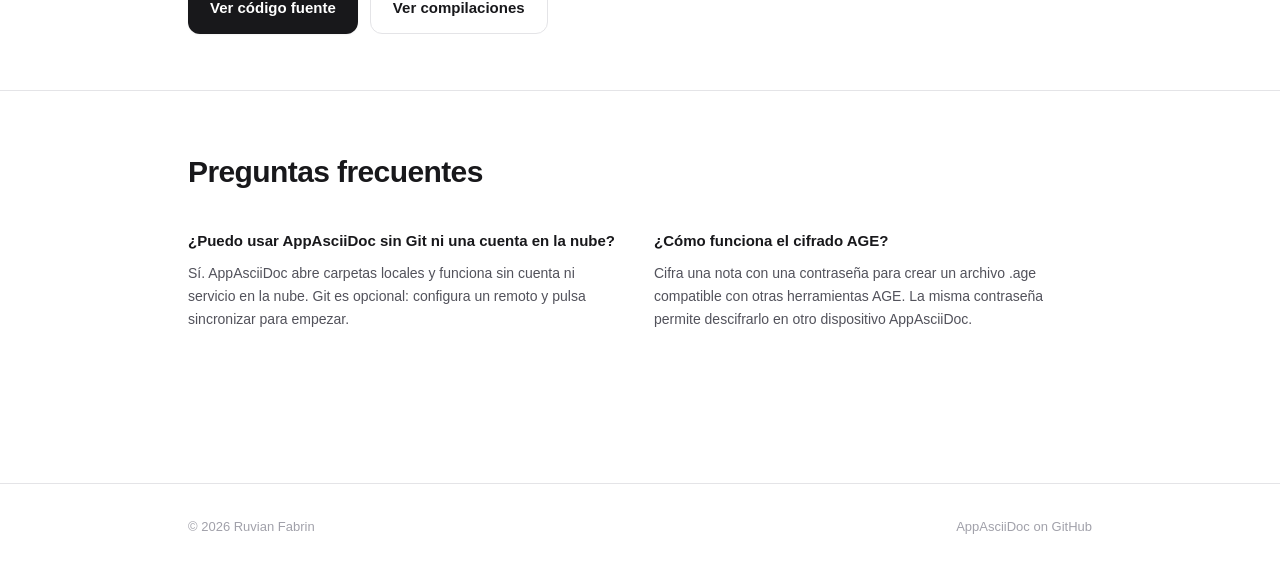
==== commit 1a3191cc: "Improve localized installer download buttons" ====
--- a/appasciidoc.es.html
+++ b/appasciidoc.es.html
@@ -63,23 +63,23 @@
       <section class="hero product-hero"><div class="wrap">
         <span class="eyebrow">Tus ideas, en texto sencillo</span><h1>Escribe una vez. Encuentra, organiza y comparte fácilmente.</h1>
         <p class="lede">AppAsciiDoc es un espacio de trabajo ligero para convertir notas dispersas en documentación clara y conectada. Escribe en AsciiDoc, consulta la vista previa mientras editas y guarda tus archivos en carpetas bajo tu control.</p>
-        <div class="btn-row"><a class="btn btn-primary" href="https://github.com/RuvianFabrin/appasciidoc" target="_blank" rel="noopener">Conoce el proyecto de código abierto</a><a class="btn btn-secondary" href="#features-es">Descubre sus funciones</a></div>
+        <div class="btn-row download-hero-actions"><a class="btn btn-primary" href="#download-title-es">Ver opciones de descarga</a><a class="btn btn-secondary" href="#features-es">Descubre sus funciones</a></div>
         <div class="tag-row"><span class="tag">Windows</span><span class="tag">Linux</span><span class="tag">macOS</span><span class="tag">Funciona sin conexión</span><span class="tag">Licencia MIT</span></div>
         <section class="download-panel" aria-labelledby="download-title-es">
         <h2 id="download-title-es">Descarga AppAsciiDoc v0.1.0</h2>
         <p class="download-note">Elige el instalador para tu sistema.</p>
         <div class="download-grid">
         <div class="download-group"><h3>Windows de 64 bits</h3>
-        <a class="download-link" href="https://github.com/RuvianFabrin/appasciidoc/releases/download/v0.1.0/AppAsciiDoc_0.1.0_x64-setup.exe" aria-label="NSIS (.exe): Instalador recomendado"><span><strong>NSIS (.exe)</strong><small>Instalador recomendado</small></span><span aria-hidden="true">↓</span></a>
-        <a class="download-link" href="https://github.com/RuvianFabrin/appasciidoc/releases/download/v0.1.0/AppAsciiDoc_0.1.0_x64_en-US.msi" aria-label="MSI (.msi): Paquete para Windows"><span><strong>MSI (.msi)</strong><small>Paquete para Windows</small></span><span aria-hidden="true">↓</span></a>
+        <a class="btn btn-primary download-link" href="https://github.com/RuvianFabrin/appasciidoc/releases/download/v0.1.0/AppAsciiDoc_0.1.0_x64-setup.exe" aria-label="NSIS (.exe): Instalador recomendado"><span><strong>NSIS (.exe)</strong><small>Instalador recomendado</small></span><span aria-hidden="true">↓</span></a>
+        <a class="btn btn-primary download-link" href="https://github.com/RuvianFabrin/appasciidoc/releases/download/v0.1.0/AppAsciiDoc_0.1.0_x64_en-US.msi" aria-label="MSI (.msi): Paquete para Windows"><span><strong>MSI (.msi)</strong><small>Paquete para Windows</small></span><span aria-hidden="true">↓</span></a>
         </div>
         <div class="download-group"><h3>Linux de 64 bits</h3>
-        <a class="download-link" href="https://github.com/RuvianFabrin/appasciidoc/releases/download/v0.1.0/AppAsciiDoc_0.1.0_amd64.AppImage" aria-label="AppImage: Ubuntu, Debian y otras distros"><span><strong>AppImage</strong><small>Ubuntu, Debian y otras distros</small></span><span aria-hidden="true">↓</span></a>
-        <a class="download-link" href="https://github.com/RuvianFabrin/appasciidoc/releases/download/v0.1.0/AppAsciiDoc_0.1.0_amd64.deb" aria-label="DEB (.deb): Debian y Ubuntu"><span><strong>DEB (.deb)</strong><small>Debian y Ubuntu</small></span><span aria-hidden="true">↓</span></a>
-        <a class="download-link" href="https://github.com/RuvianFabrin/appasciidoc/releases/download/v0.1.0/AppAsciiDoc-0.1.0-1.x86_64.rpm" aria-label="RPM (.rpm): Fedora y compatibles"><span><strong>RPM (.rpm)</strong><small>Fedora y compatibles</small></span><span aria-hidden="true">↓</span></a>
+        <a class="btn btn-primary download-link" href="https://github.com/RuvianFabrin/appasciidoc/releases/download/v0.1.0/AppAsciiDoc_0.1.0_amd64.AppImage" aria-label="AppImage: Ubuntu, Debian y otras distros"><span><strong>AppImage</strong><small>Ubuntu, Debian y otras distros</small></span><span aria-hidden="true">↓</span></a>
+        <a class="btn btn-primary download-link" href="https://github.com/RuvianFabrin/appasciidoc/releases/download/v0.1.0/AppAsciiDoc_0.1.0_amd64.deb" aria-label="DEB (.deb): Debian y Ubuntu"><span><strong>DEB (.deb)</strong><small>Debian y Ubuntu</small></span><span aria-hidden="true">↓</span></a>
+        <a class="btn btn-primary download-link" href="https://github.com/RuvianFabrin/appasciidoc/releases/download/v0.1.0/AppAsciiDoc-0.1.0-1.x86_64.rpm" aria-label="RPM (.rpm): Fedora y compatibles"><span><strong>RPM (.rpm)</strong><small>Fedora y compatibles</small></span><span aria-hidden="true">↓</span></a>
         </div>
         <div class="download-group"><h3>macOS</h3>
-        <a class="download-link" href="https://github.com/RuvianFabrin/appasciidoc/releases/download/v0.1.0/AppAsciiDoc_0.1.0_universal.dmg" aria-label="DMG universal: Intel y Apple Silicon"><span><strong>DMG universal</strong><small>Intel y Apple Silicon</small></span><span aria-hidden="true">↓</span></a>
+        <a class="btn btn-primary download-link" href="https://github.com/RuvianFabrin/appasciidoc/releases/download/v0.1.0/AppAsciiDoc_0.1.0_universal.dmg" aria-label="DMG universal: Intel y Apple Silicon"><span><strong>DMG universal</strong><small>Intel y Apple Silicon</small></span><span aria-hidden="true">↓</span></a>
         </div>
         </div></section>
       </div></section>
--- a/assets/style.css
+++ b/assets/style.css
@@ -222,18 +222,28 @@
 .download-group h3 { margin: 0 0 10px; font-size: 15px; }
 .download-link {
   display: flex;
+  width: 100%;
+  min-height: 54px;
   align-items: center;
   justify-content: space-between;
   gap: 10px;
   margin-top: 8px;
-  padding: 10px 12px;
-  border: 1px solid var(--border);
-  border-radius: 10px;
-  color: var(--text);
+  padding: 11px 14px;
+  border: 0;
+  border-radius: 12px;
+  background: var(--text);
+  color: #fff;
+  text-align: left;
   text-decoration: none;
 }
-.download-link:hover { border-color: #a5a5b2; background: var(--bg-soft); }
-.download-link small { display: block; margin-top: 2px; color: var(--text-muted); font-size: 12px; }
+.download-link:hover {
+  transform: translateY(-2px);
+  background: #000;
+  color: #fff;
+  box-shadow: 0 8px 18px rgba(24, 24, 27, 0.16);
+}
+.download-link small { display: block; margin-top: 3px; color: rgba(255, 255, 255, 0.74); font-size: 12px; font-weight: 400; }
+.download-link > span:last-child { font-size: 19px; }
 
 /* Placeholder de screenshot — vira a imagem real automaticamente assim que
    um arquivo existir no caminho referenciado em background-image, sem
